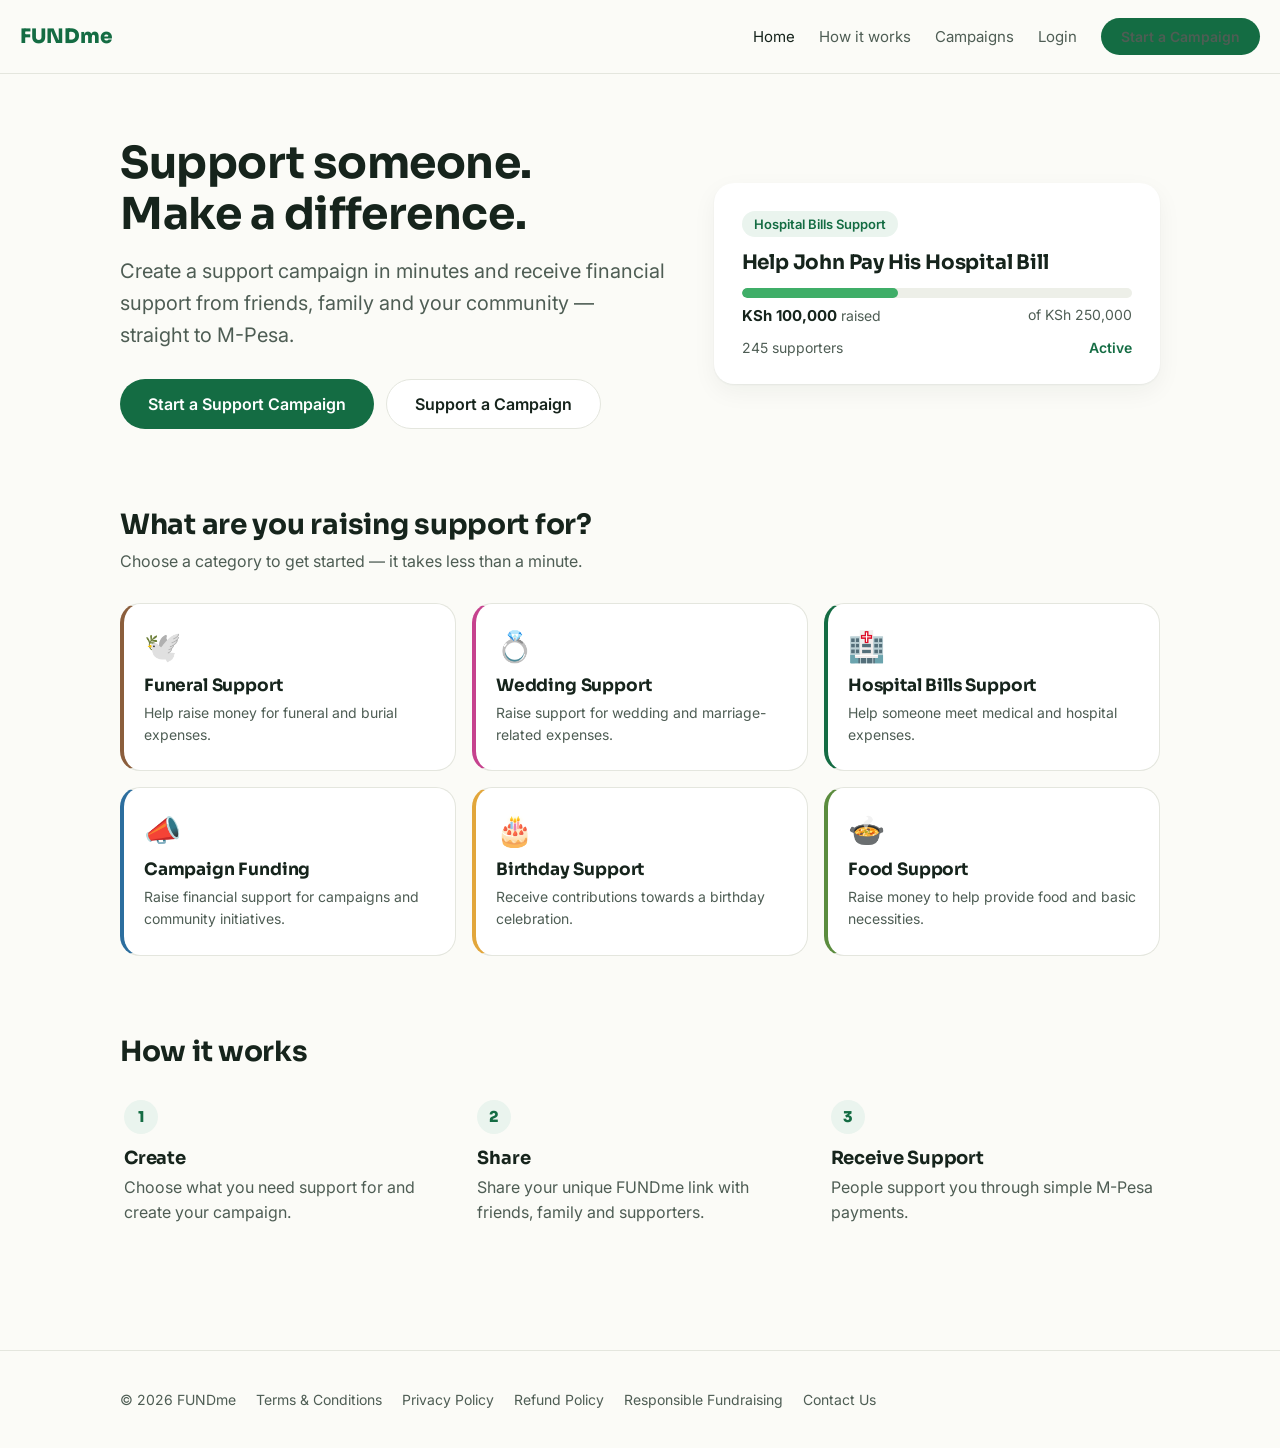
==== index.html @ a68e4700 "Add files via upload" ====
<!DOCTYPE html>
<html lang="en">
<head>
<meta charset="UTF-8">
<meta name="viewport" content="width=device-width, initial-scale=1.0">
<title>FUNDme — Support Someone. Make a Difference.</title>
<link rel="preconnect" href="https://fonts.googleapis.com">
<link href="https://fonts.googleapis.com/css2?family=Sora:wght@600;700;800&family=Inter:wght@400;500;600;700&display=swap" rel="stylesheet">
<link rel="stylesheet" href="css/style.css">
</head>
<body>

<nav class="nav">
  <div class="nav-logo">FUNDme</div>
  <div class="nav-links">
    <a href="index.html" class="active">Home</a>
    <a href="#how-it-works">How it works</a>
    <a href="search.html">Campaigns</a>
    <a href="login.html">Login</a>
    <a href="index.html#categories" class="btn btn-primary" style="padding:10px 20px;font-size:14px;">Start a Campaign</a>
  </div>
</nav>

<div class="container">
  <section class="hero">
    <div>
      <h1>Support someone.<br>Make a difference.</h1>
      <p class="tagline">Create a support campaign in minutes and receive financial support from friends, family and your community — straight to M-Pesa.</p>
      <div class="hero-ctas">
        <a href="#categories" class="btn btn-primary">Start a Support Campaign</a>
        <a href="search.html" class="btn btn-secondary">Support a Campaign</a>
      </div>
    </div>
    <div class="receipt-card">
      <span class="pill">Hospital Bills Support</span>
      <h3 style="font-size:20px;">Help John Pay His Hospital Bill</h3>
      <div class="progress-track"><div class="progress-fill" style="width:40%"></div></div>
      <div class="receipt-figures">
        <span><strong>KSh 100,000</strong> raised</span>
        <span>of KSh 250,000</span>
      </div>
      <div class="receipt-figures" style="margin-top:14px;">
        <span>245 supporters</span>
        <span style="color:var(--green);font-weight:600;">Active</span>
      </div>
    </div>
  </section>

  <section id="categories" style="padding: 40px 0;">
    <h2 class="section-title">What are you raising support for?</h2>
    <p class="section-sub">Choose a category to get started — it takes less than a minute.</p>
    <div class="category-grid">
      <div class="category-card" style="--cat-color:#8B5E3C" onclick="location.href='register.html?category=funeral'">
        <span class="icon">🕊️</span>
        <h3>Funeral Support</h3>
        <p>Help raise money for funeral and burial expenses.</p>
      </div>
      <div class="category-card" style="--cat-color:#C6428E" onclick="location.href='register.html?category=wedding'">
        <span class="icon">💍</span>
        <h3>Wedding Support</h3>
        <p>Raise support for wedding and marriage-related expenses.</p>
      </div>
      <div class="category-card" style="--cat-color:#146C43" onclick="location.href='register.html?category=hospital'">
        <span class="icon">🏥</span>
        <h3>Hospital Bills Support</h3>
        <p>Help someone meet medical and hospital expenses.</p>
      </div>
      <div class="category-card" style="--cat-color:#2C6E9E" onclick="location.href='register.html?category=campaign'">
        <span class="icon">📣</span>
        <h3>Campaign Funding</h3>
        <p>Raise financial support for campaigns and community initiatives.</p>
      </div>
      <div class="category-card" style="--cat-color:#E2A63B" onclick="location.href='register.html?category=birthday'">
        <span class="icon">🎂</span>
        <h3>Birthday Support</h3>
        <p>Receive contributions towards a birthday celebration.</p>
      </div>
      <div class="category-card" style="--cat-color:#5B8C3E" onclick="location.href='register.html?category=food'">
        <span class="icon">🍲</span>
        <h3>Food Support</h3>
        <p>Raise money to help provide food and basic necessities.</p>
      </div>
    </div>
  </section>

  <section id="how-it-works" style="padding: 40px 0 60px;">
    <h2 class="section-title">How it works</h2>
    <div class="steps">
      <div class="step-card">
        <div class="step-num">1</div>
        <h3 style="font-size:18px;margin-bottom:6px;">Create</h3>
        <p>Choose what you need support for and create your campaign.</p>
      </div>
      <div class="step-card">
        <div class="step-num">2</div>
        <h3 style="font-size:18px;margin-bottom:6px;">Share</h3>
        <p>Share your unique FUNDme link with friends, family and supporters.</p>
      </div>
      <div class="step-card">
        <div class="step-num">3</div>
        <h3 style="font-size:18px;margin-bottom:6px;">Receive Support</h3>
        <p>People support you through simple M-Pesa payments.</p>
      </div>
    </div>
  </section>
</div>

<footer class="footer">
  <div class="container footer-links">
    <span>© 2026 FUNDme</span>
    <a href="terms.html">Terms & Conditions</a>
    <a href="privacy.html">Privacy Policy</a>
    <a href="refund.html">Refund Policy</a>
    <a href="responsible-fundraising.html">Responsible Fundraising</a>
    <a href="contact.html">Contact Us</a>
  </div>
</footer>

</body>
</html>
---- css/style.css ----
/* FUNDme design tokens
   Color:
     --bg          #FBFBF7  soft warm paper background
     --surface     #FFFFFF  card surface
     --ink         #16241C  primary text (deep green-black, not pure black)
     --ink-soft    #4E5D54  secondary text
     --green       #146C43  brand primary (trust, growth)
     --green-deep  #0E5334  hover / pressed state
     --green-bright#3FAE68  progress fill, success accents
     --gold        #E2A63B  "support" item accent, used sparingly
     --line        #E4E6DE  hairline borders
   Type:
     Display/headings: 'Sora' - geometric, friendly, confident
     Body: 'Inter' - neutral, highly legible at small sizes on low-end phones
*/

:root {
  --bg: #FBFBF7;
  --surface: #FFFFFF;
  --ink: #16241C;
  --ink-soft: #4E5D54;
  --green: #146C43;
  --green-deep: #0E5334;
  --green-bright: #3FAE68;
  --gold: #E2A63B;
  --line: #E4E6DE;
  --radius-card: 20px;
  --radius-pill: 999px;
  --shadow-card: 0 1px 2px rgba(22, 36, 28, 0.06), 0 8px 24px rgba(22, 36, 28, 0.05);
}

* { box-sizing: border-box; }

html, body {
  margin: 0;
  padding: 0;
  background: var(--bg);
  color: var(--ink);
  font-family: 'Inter', -apple-system, BlinkMacSystemFont, sans-serif;
  -webkit-font-smoothing: antialiased;
}

h1, h2, h3, .display {
  font-family: 'Sora', 'Inter', sans-serif;
  font-weight: 700;
  line-height: 1.15;
  letter-spacing: -0.01em;
  margin: 0;
}

p { line-height: 1.6; color: var(--ink-soft); margin: 0; }

a { color: inherit; text-decoration: none; }

.container {
  max-width: 1080px;
  margin: 0 auto;
  padding: 0 20px;
}

/* Navigation */
.nav {
  display: flex;
  align-items: center;
  justify-content: space-between;
  padding: 18px 20px;
  border-bottom: 1px solid var(--line);
  background: var(--bg);
  position: sticky;
  top: 0;
  z-index: 20;
}
.nav-logo { font-family: 'Sora', sans-serif; font-weight: 800; font-size: 20px; color: var(--green); }
.nav-links { display: flex; gap: 24px; align-items: center; }
.nav-links a { font-size: 15px; color: var(--ink-soft); }
.nav-links a.active, .nav-links a:hover { color: var(--ink); }

/* Buttons */
.btn {
  display: inline-flex;
  align-items: center;
  justify-content: center;
  gap: 8px;
  border: none;
  cursor: pointer;
  font-family: 'Inter', sans-serif;
  font-weight: 600;
  font-size: 16px;
  border-radius: var(--radius-pill);
  padding: 14px 28px;
  transition: transform 0.15s ease, background 0.15s ease;
}
.btn:active { transform: scale(0.98); }
.btn-primary { background: var(--green); color: #fff; }
.btn-primary:hover { background: var(--green-deep); }
.btn-secondary { background: var(--surface); color: var(--ink); border: 1.5px solid var(--line); }
.btn-secondary:hover { border-color: var(--green); }
.btn-block { width: 100%; }
.btn-gold { background: var(--gold); color: var(--ink); }

/* Cards */
.card {
  background: var(--surface);
  border-radius: var(--radius-card);
  box-shadow: var(--shadow-card);
  padding: 24px;
}

/* Hero */
.hero {
  padding: 64px 0 40px;
  display: grid;
  grid-template-columns: 1.1fr 0.9fr;
  gap: 48px;
  align-items: center;
}
.hero h1 { font-size: 44px; }
.hero .tagline { font-size: 20px; color: var(--ink-soft); margin-top: 16px; max-width: 46ch; }
.hero-ctas { display: flex; gap: 12px; margin-top: 28px; flex-wrap: wrap; }

.receipt-card {
  background: var(--surface);
  border-radius: var(--radius-card);
  box-shadow: var(--shadow-card);
  padding: 28px;
  position: relative;
}
.receipt-card .pill {
  display: inline-block;
  background: #EAF4EE;
  color: var(--green);
  font-size: 13px;
  font-weight: 600;
  padding: 5px 12px;
  border-radius: var(--radius-pill);
  margin-bottom: 14px;
}
.progress-track {
  height: 10px;
  background: #EDEFE8;
  border-radius: var(--radius-pill);
  overflow: hidden;
  margin: 14px 0 8px;
}
.progress-fill { height: 100%; background: var(--green-bright); border-radius: var(--radius-pill); }
.receipt-figures { display: flex; justify-content: space-between; font-size: 14px; color: var(--ink-soft); }
.receipt-figures strong { color: var(--ink); font-size: 15px; }

/* Category grid */
.section-title { font-size: 28px; margin-bottom: 8px; }
.section-sub { margin-bottom: 28px; }
.category-grid {
  display: grid;
  grid-template-columns: repeat(3, 1fr);
  gap: 16px;
}
.category-card {
  background: var(--surface);
  border-radius: var(--radius-card);
  border: 1px solid var(--line);
  padding: 24px 20px;
  cursor: pointer;
  transition: border-color 0.15s ease, transform 0.15s ease;
  border-left: 4px solid var(--cat-color, var(--green));
}
.category-card:hover { border-color: var(--cat-color, var(--green)); transform: translateY(-2px); }
.category-card .icon { font-size: 30px; margin-bottom: 12px; display: block; }
.category-card h3 { font-size: 17px; margin-bottom: 6px; }
.category-card p { font-size: 14px; }

/* How it works */
.steps { display: grid; grid-template-columns: repeat(3, 1fr); gap: 20px; margin-top: 28px; }
.step-card { padding: 4px; }
.step-num {
  font-family: 'Sora', sans-serif;
  font-weight: 800;
  font-size: 15px;
  color: var(--green);
  background: #EAF4EE;
  width: 34px; height: 34px;
  border-radius: 50%;
  display: flex; align-items: center; justify-content: center;
  margin-bottom: 14px;
}

/* Forms */
.form-field { margin-bottom: 18px; }
.form-field label { display: block; font-size: 14px; font-weight: 600; margin-bottom: 6px; }
.form-field input, .form-field textarea, .form-field select {
  width: 100%;
  padding: 13px 16px;
  border-radius: 12px;
  border: 1.5px solid var(--line);
  font-size: 15px;
  font-family: 'Inter', sans-serif;
  background: var(--surface);
  color: var(--ink);
}
.form-field input:focus, .form-field textarea:focus, .form-field select:focus {
  outline: none;
  border-color: var(--green);
}
.form-card { max-width: 480px; margin: 40px auto; }
.form-note { text-align: center; margin-top: 18px; font-size: 14px; }
.form-note a { color: var(--green); font-weight: 600; }
.error-banner {
  background: #FDEDEC;
  color: #B3261E;
  padding: 12px 16px;
  border-radius: 12px;
  font-size: 14px;
  margin-bottom: 16px;
  display: none;
}

/* Support items */
.support-grid { display: grid; grid-template-columns: repeat(3, 1fr); gap: 12px; margin: 20px 0; }
.support-item {
  background: var(--surface);
  border: 1.5px solid var(--line);
  border-radius: 16px;
  padding: 16px 10px;
  text-align: center;
  cursor: pointer;
}
.support-item .emoji { font-size: 28px; display: block; margin-bottom: 6px; }
.support-item .price { font-size: 13px; color: var(--ink-soft); margin-top: 4px; }
.support-item .qty-controls { display: flex; align-items: center; justify-content: center; gap: 10px; margin-top: 10px; }
.qty-btn {
  width: 28px; height: 28px; border-radius: 50%; border: 1px solid var(--line);
  background: var(--bg); cursor: pointer; font-size: 16px; line-height: 1;
}

.checkout-total {
  display: flex; justify-content: space-between; align-items: center;
  padding: 16px 0; border-top: 1px solid var(--line); margin-top: 12px;
}

/* Dashboard stats */
.stat-grid { display: grid; grid-template-columns: repeat(4, 1fr); gap: 16px; margin: 24px 0; }
.stat-card { padding: 20px; }
.stat-card .label { font-size: 13px; color: var(--ink-soft); margin-bottom: 6px; }
.stat-card .value { font-family: 'Sora', sans-serif; font-size: 24px; font-weight: 700; }

table.data-table { width: 100%; border-collapse: collapse; }
table.data-table th, table.data-table td {
  text-align: left; padding: 12px 10px; font-size: 14px; border-bottom: 1px solid var(--line);
}
table.data-table th { color: var(--ink-soft); font-weight: 600; }
.badge { padding: 4px 10px; border-radius: var(--radius-pill); font-size: 12px; font-weight: 600; }
.badge-success { background: #EAF4EE; color: var(--green); }
.badge-pending { background: #FDF3E3; color: #A16207; }
.badge-failed { background: #FDEDEC; color: #B3261E; }

.footer { border-top: 1px solid var(--line); padding: 40px 0; margin-top: 60px; }
.footer-links { display: flex; gap: 20px; flex-wrap: wrap; font-size: 14px; color: var(--ink-soft); }

/* Mobile */
@media (max-width: 760px) {
  .hero { grid-template-columns: 1fr; padding-top: 32px; }
  .hero h1 { font-size: 32px; }
  .category-grid { grid-template-columns: repeat(2, 1fr); }
  .steps { grid-template-columns: 1fr; }
  .support-grid { grid-template-columns: repeat(2, 1fr); }
  .stat-grid { grid-template-columns: repeat(2, 1fr); }
  table.data-table thead { display: none; }
  table.data-table, table.data-table tbody, table.data-table tr, table.data-table td { display: block; width: 100%; }
  table.data-table tr { border-bottom: 1px solid var(--line); padding: 10px 0; }
  table.data-table td { border: none; padding: 4px 0; display: flex; justify-content: space-between; }
  table.data-table td::before { content: attr(data-label); font-weight: 600; color: var(--ink-soft); }
}
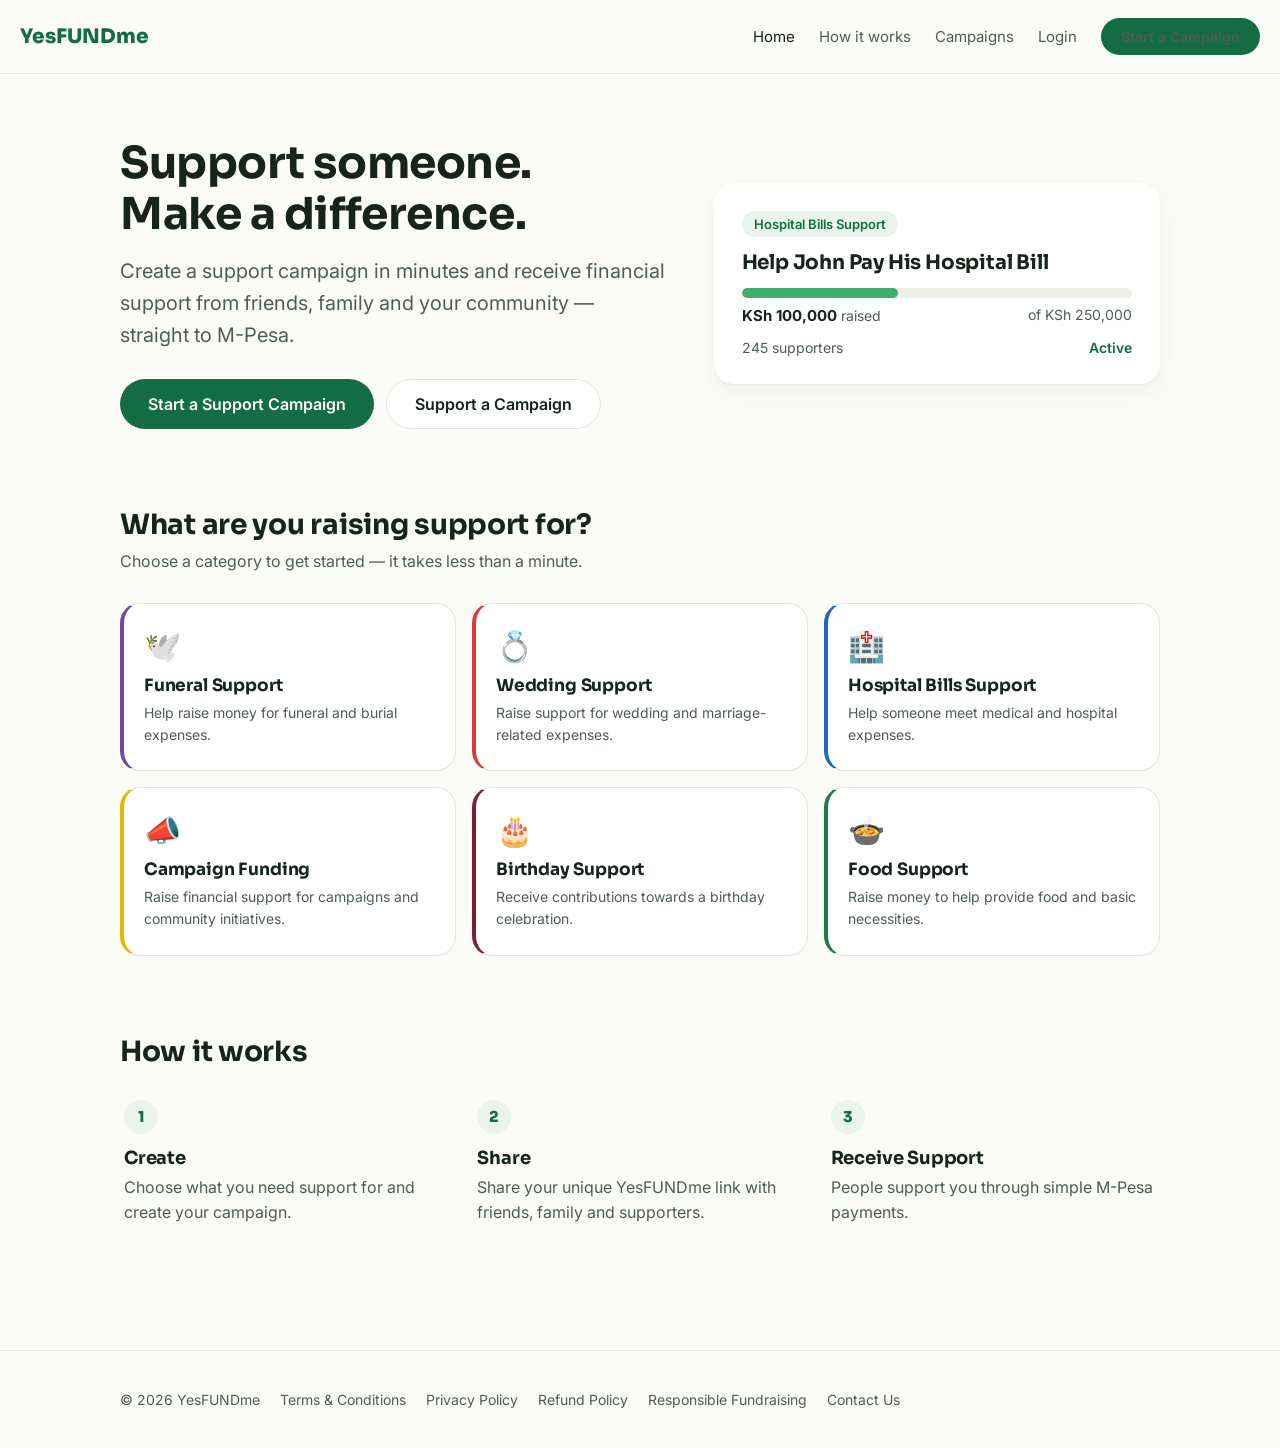
==== commit c2eebaa4: "Add files via upload" ====
--- a/index.html
+++ b/index.html
@@ -3,7 +3,7 @@
 <head>
 <meta charset="UTF-8">
 <meta name="viewport" content="width=device-width, initial-scale=1.0">
-<title>FUNDme — Support Someone. Make a Difference.</title>
+<title>YesFUNDme — Support Someone. Make a Difference.</title>
 <link rel="preconnect" href="https://fonts.googleapis.com">
 <link href="https://fonts.googleapis.com/css2?family=Sora:wght@600;700;800&family=Inter:wght@400;500;600;700&display=swap" rel="stylesheet">
 <link rel="stylesheet" href="css/style.css">
@@ -11,7 +11,7 @@
 <body>
 
 <nav class="nav">
-  <div class="nav-logo">FUNDme</div>
+  <div class="nav-logo"><span class="brand-yes">Yes</span><span class="brand-fund">FUNDme</span></div>
   <div class="nav-links">
     <a href="index.html" class="active">Home</a>
     <a href="#how-it-works">How it works</a>
@@ -50,32 +50,32 @@
     <h2 class="section-title">What are you raising support for?</h2>
     <p class="section-sub">Choose a category to get started — it takes less than a minute.</p>
     <div class="category-grid">
-      <div class="category-card" style="--cat-color:#8B5E3C" onclick="location.href='register.html?category=funeral'">
+      <div class="category-card" style="--cat-color:#6D4AA6" onclick="location.href='register.html?category=funeral'">
         <span class="icon">🕊️</span>
         <h3>Funeral Support</h3>
         <p>Help raise money for funeral and burial expenses.</p>
       </div>
-      <div class="category-card" style="--cat-color:#C6428E" onclick="location.href='register.html?category=wedding'">
+      <div class="category-card" style="--cat-color:#D93B3B" onclick="location.href='register.html?category=wedding'">
         <span class="icon">💍</span>
         <h3>Wedding Support</h3>
         <p>Raise support for wedding and marriage-related expenses.</p>
       </div>
-      <div class="category-card" style="--cat-color:#146C43" onclick="location.href='register.html?category=hospital'">
+      <div class="category-card" style="--cat-color:#2563C4" onclick="location.href='register.html?category=hospital'">
         <span class="icon">🏥</span>
         <h3>Hospital Bills Support</h3>
         <p>Help someone meet medical and hospital expenses.</p>
       </div>
-      <div class="category-card" style="--cat-color:#2C6E9E" onclick="location.href='register.html?category=campaign'">
+      <div class="category-card" style="--cat-color:#E8B400;--cat-text:#1F2937" onclick="location.href='register.html?category=campaign'">
         <span class="icon">📣</span>
         <h3>Campaign Funding</h3>
         <p>Raise financial support for campaigns and community initiatives.</p>
       </div>
-      <div class="category-card" style="--cat-color:#E2A63B" onclick="location.href='register.html?category=birthday'">
+      <div class="category-card" style="--cat-color:#7A1F3D" onclick="location.href='register.html?category=birthday'">
         <span class="icon">🎂</span>
         <h3>Birthday Support</h3>
         <p>Receive contributions towards a birthday celebration.</p>
       </div>
-      <div class="category-card" style="--cat-color:#5B8C3E" onclick="location.href='register.html?category=food'">
+      <div class="category-card" style="--cat-color:#1E7A46" onclick="location.href='register.html?category=food'">
         <span class="icon">🍲</span>
         <h3>Food Support</h3>
         <p>Raise money to help provide food and basic necessities.</p>
@@ -94,7 +94,7 @@
       <div class="step-card">
         <div class="step-num">2</div>
         <h3 style="font-size:18px;margin-bottom:6px;">Share</h3>
-        <p>Share your unique FUNDme link with friends, family and supporters.</p>
+        <p>Share your unique YesFUNDme link with friends, family and supporters.</p>
       </div>
       <div class="step-card">
         <div class="step-num">3</div>
@@ -107,7 +107,7 @@
 
 <footer class="footer">
   <div class="container footer-links">
-    <span>© 2026 FUNDme</span>
+    <span>© 2026 YesFUNDme</span>
     <a href="terms.html">Terms & Conditions</a>
     <a href="privacy.html">Privacy Policy</a>
     <a href="refund.html">Refund Policy</a>
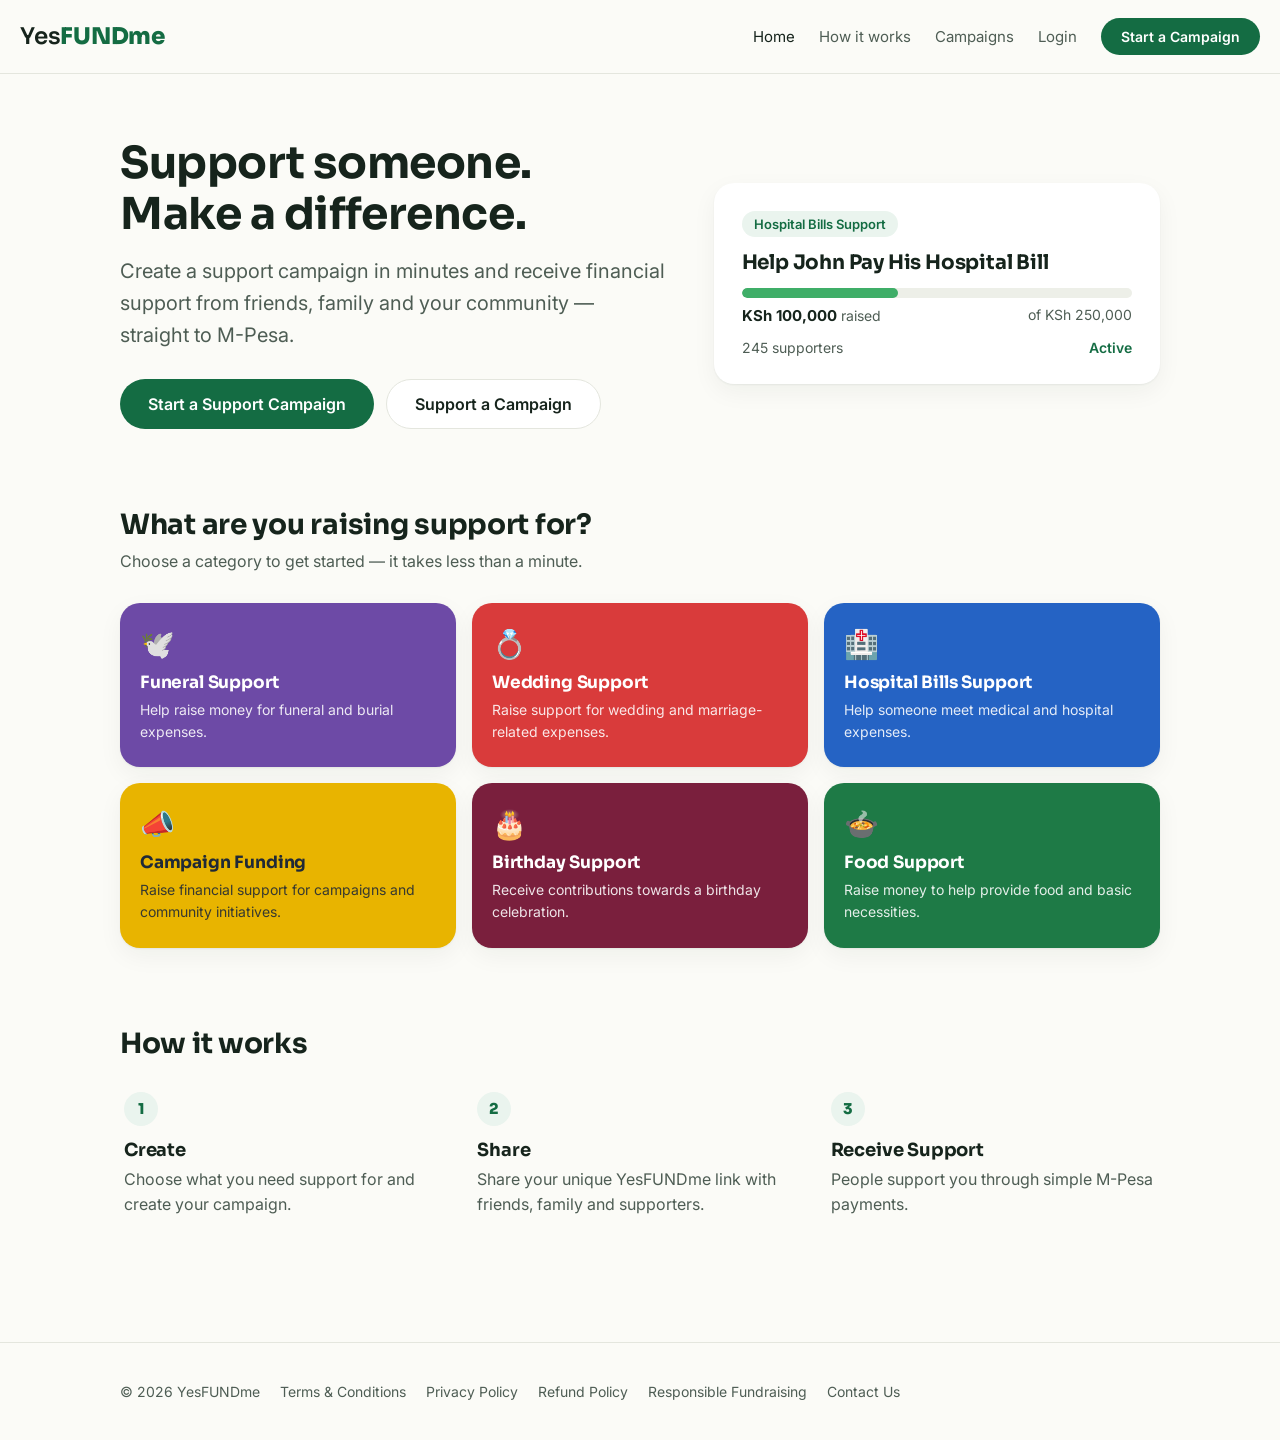
==== commit 589c8c27: "Add files via upload" ====
--- a/index.html
+++ b/index.html
@@ -12,6 +12,7 @@
 
 <nav class="nav">
   <div class="nav-logo"><span class="brand-yes">Yes</span><span class="brand-fund">FUNDme</span></div>
+  <button class="nav-toggle" onclick="toggleNav()" aria-label="Menu"><svg width="26" height="26" viewBox="0 0 24 24" fill="none" stroke="currentColor" stroke-width="2" stroke-linecap="round"><line x1="3" y1="6" x2="21" y2="6"></line><line x1="3" y1="12" x2="21" y2="12"></line><line x1="3" y1="18" x2="21" y2="18"></line></svg></button>
   <div class="nav-links">
     <a href="index.html" class="active">Home</a>
     <a href="#how-it-works">How it works</a>
@@ -116,5 +117,15 @@
   </div>
 </footer>
 
+<script>
+function toggleNav() {
+  document.querySelector('.nav-links').classList.toggle('open');
+}
+document.querySelectorAll('.nav-links a').forEach(function(a) {
+  a.addEventListener('click', function() {
+    document.querySelector('.nav-links').classList.remove('open');
+  });
+});
+</script>
 </body>
 </html>
--- a/css/style.css
+++ b/css/style.css
@@ -70,10 +70,33 @@
   top: 0;
   z-index: 20;
 }
-.nav-logo { font-family: 'Sora', sans-serif; font-weight: 800; font-size: 20px; color: var(--green); }
+.nav-logo {
+  font-family: 'Sora', sans-serif;
+  font-weight: 800;
+  font-size: 23px;
+  letter-spacing: -0.01em;
+}
+.nav-logo .brand-yes { color: var(--ink); font-weight: 600; }
+.nav-logo .brand-fund { color: var(--green); font-weight: 800; }
 .nav-links { display: flex; gap: 24px; align-items: center; }
 .nav-links a { font-size: 15px; color: var(--ink-soft); }
 .nav-links a.active, .nav-links a:hover { color: var(--ink); }
+/* Buttons living inside .nav-links must keep their own text color -
+   .nav-links a above is more specific than a bare .btn-primary/.btn-secondary,
+   so it was silently overriding button text (e.g. white-on-green becoming
+   green-on-green). These restore the button's own color at equal specificity. */
+.nav-links a.btn-primary { color: #fff; }
+.nav-links a.btn-secondary { color: var(--ink); }
+
+.nav-toggle {
+  display: none;
+  background: none;
+  border: none;
+  cursor: pointer;
+  padding: 4px;
+  color: var(--ink);
+}
+.nav-toggle svg { display: block; }
 
 /* Buttons */
 .btn {
@@ -155,18 +178,18 @@
   gap: 16px;
 }
 .category-card {
-  background: var(--surface);
+  background: var(--cat-color, var(--green));
+  color: var(--cat-text, #fff);
   border-radius: var(--radius-card);
-  border: 1px solid var(--line);
   padding: 24px 20px;
   cursor: pointer;
-  transition: border-color 0.15s ease, transform 0.15s ease;
-  border-left: 4px solid var(--cat-color, var(--green));
-}
-.category-card:hover { border-color: var(--cat-color, var(--green)); transform: translateY(-2px); }
-.category-card .icon { font-size: 30px; margin-bottom: 12px; display: block; }
-.category-card h3 { font-size: 17px; margin-bottom: 6px; }
-.category-card p { font-size: 14px; }
+  transition: transform 0.15s ease, box-shadow 0.15s ease;
+  box-shadow: var(--shadow-card);
+}
+.category-card:hover { transform: translateY(-3px); box-shadow: 0 4px 8px rgba(22,36,28,0.08), 0 14px 28px rgba(22,36,28,0.08); }
+.category-card .icon { font-size: 28px; margin-bottom: 12px; display: block; }
+.category-card h3 { font-size: 17px; margin-bottom: 6px; color: var(--cat-text, #fff); }
+.category-card p { font-size: 14px; color: var(--cat-text, #fff); opacity: 0.88; }
 
 /* How it works */
 .steps { display: grid; grid-template-columns: repeat(3, 1fr); gap: 20px; margin-top: 28px; }
@@ -268,4 +291,28 @@
   table.data-table tr { border-bottom: 1px solid var(--line); padding: 10px 0; }
   table.data-table td { border: none; padding: 4px 0; display: flex; justify-content: space-between; }
   table.data-table td::before { content: attr(data-label); font-weight: 600; color: var(--ink-soft); }
-}
+
+  .nav-toggle { display: block; }
+  .nav-links {
+    display: none;
+    position: fixed;
+    top: 61px;
+    left: 0;
+    right: 0;
+    bottom: 0;
+    background: var(--bg);
+    flex-direction: column;
+    align-items: stretch;
+    gap: 0;
+    padding: 8px 20px 24px;
+    z-index: 30;
+    overflow-y: auto;
+  }
+  .nav-links.open { display: flex; }
+  .nav-links a {
+    padding: 16px 4px;
+    border-bottom: 1px solid var(--line);
+    font-size: 17px;
+  }
+  .nav-links a.btn { margin-top: 16px; border-bottom: none; }
+}
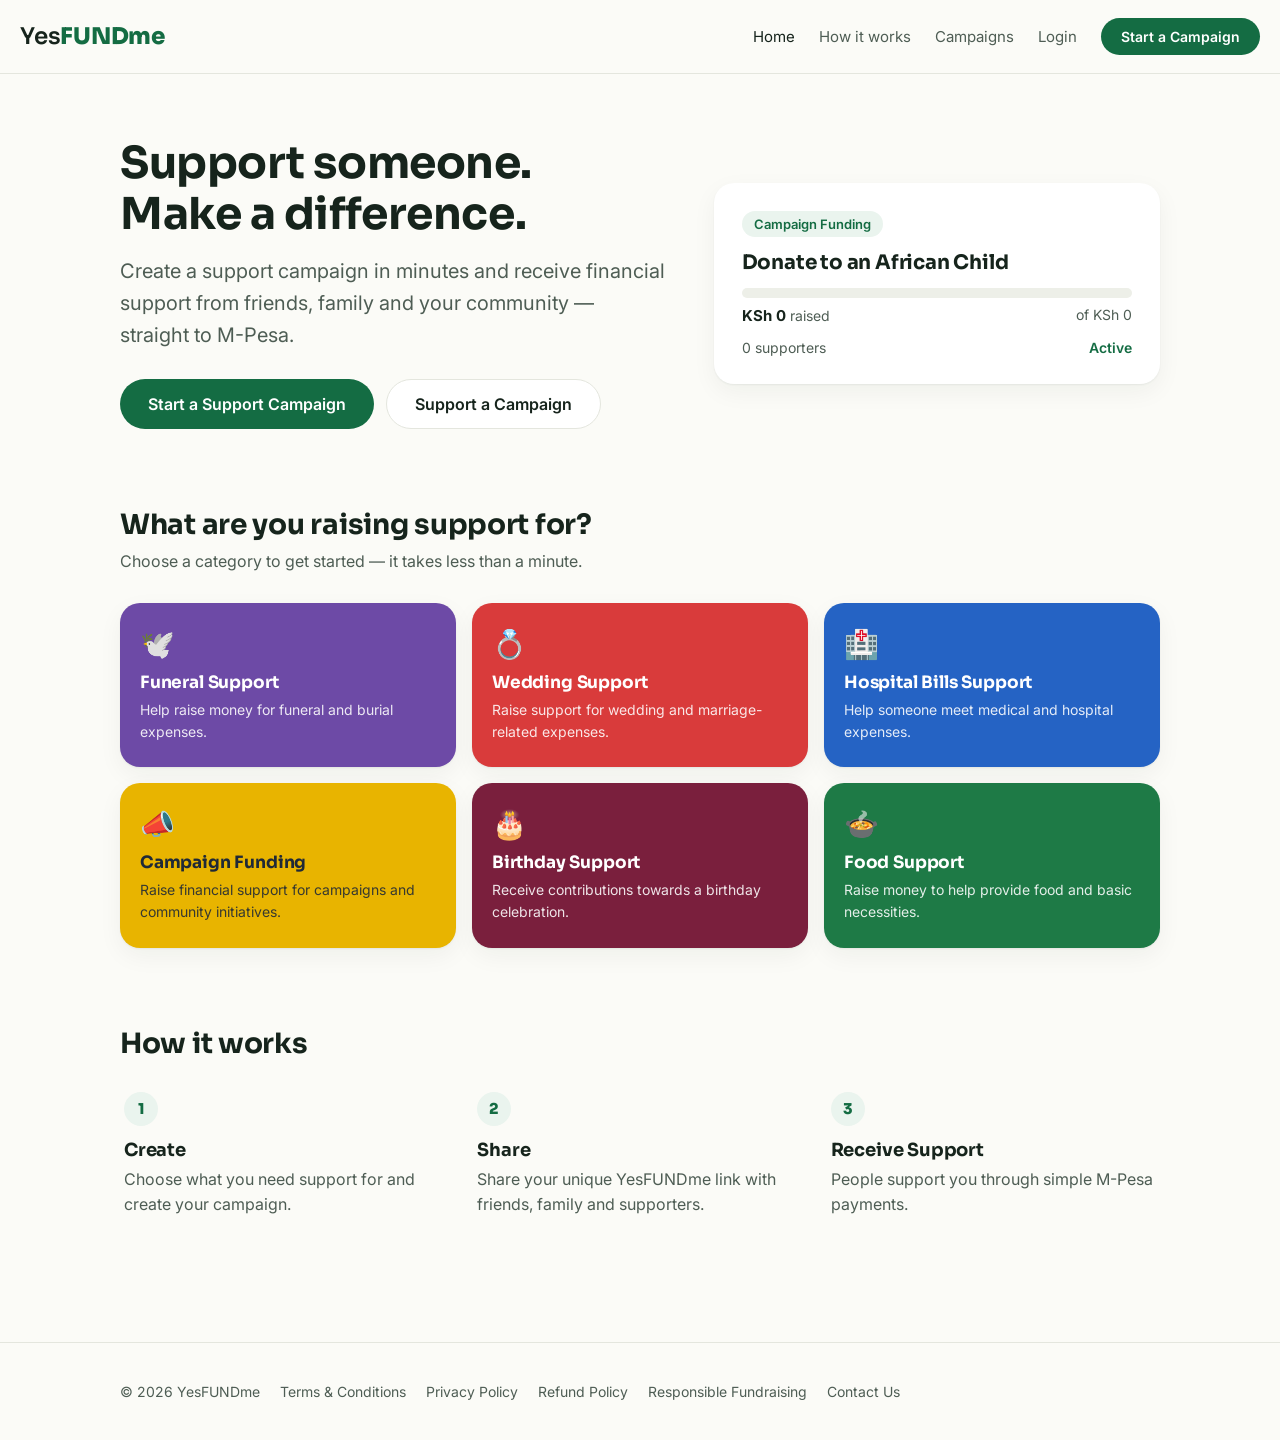
==== commit a8b865bf: "Add files via upload" ====
--- a/index.html
+++ b/index.html
@@ -17,7 +17,7 @@
     <a href="index.html" class="active">Home</a>
     <a href="#how-it-works">How it works</a>
     <a href="search.html">Campaigns</a>
-    <a href="login.html">Login</a>
+    <a href="login.html" id="navLoginLink">Login</a>
     <a href="index.html#categories" class="btn btn-primary" style="padding:10px 20px;font-size:14px;">Start a Campaign</a>
   </div>
 </nav>
@@ -32,19 +32,19 @@
         <a href="search.html" class="btn btn-secondary">Support a Campaign</a>
       </div>
     </div>
-    <div class="receipt-card">
-      <span class="pill">Hospital Bills Support</span>
-      <h3 style="font-size:20px;">Help John Pay His Hospital Bill</h3>
-      <div class="progress-track"><div class="progress-fill" style="width:40%"></div></div>
+    <a href="campaign.html?slug=donate-to-african-child" class="receipt-card" id="heroCard" style="display:block;text-decoration:none;color:inherit;cursor:pointer;">
+      <span class="pill" id="heroCategory">Campaign Funding</span>
+      <h3 style="font-size:20px;" id="heroTitle">Donate to an African Child</h3>
+      <div class="progress-track"><div class="progress-fill" id="heroProgress" style="width:0%"></div></div>
       <div class="receipt-figures">
-        <span><strong>KSh 100,000</strong> raised</span>
-        <span>of KSh 250,000</span>
+        <span><strong id="heroRaised">KSh 0</strong> raised</span>
+        <span id="heroTarget">of KSh 0</span>
       </div>
       <div class="receipt-figures" style="margin-top:14px;">
-        <span>245 supporters</span>
-        <span style="color:var(--green);font-weight:600;">Active</span>
+        <span id="heroSupporters">0 supporters</span>
+        <span style="color:var(--green);font-weight:600;" id="heroStatus">Active</span>
       </div>
-    </div>
+    </a>
   </section>
 
   <section id="categories" style="padding: 40px 0;">
@@ -126,6 +126,41 @@
     document.querySelector('.nav-links').classList.remove('open');
   });
 });
+
+// If the visitor is logged in, "Login" becomes "Dashboard".
+if (localStorage.getItem('fundme_token')) {
+  const loginLink = document.getElementById('navLoginLink');
+  loginLink.textContent = 'Dashboard';
+  loginLink.href = 'dashboard.html';
+}
+
+// Pull live numbers into the hero card so it reflects the real campaign
+// instead of showing static example figures.
+const categoryLabels = {
+  funeral: 'Funeral Support', wedding: 'Wedding Support', hospital: 'Hospital Bills Support',
+  campaign: 'Campaign Funding', birthday: 'Birthday Support', food: 'Food Support'
+};
+
+(async function loadHeroCampaign() {
+  try {
+    const res = await fetch(`${window.FUNDME_API_BASE || 'https://yesfundme.onrender.com/api'}/campaigns/donate-to-african-child`);
+    if (!res.ok) return; // leave the card's default placeholder text in place
+    const data = await res.json();
+    const c = data.campaign;
+    const pct = c.target_amount > 0 ? Math.min(100, Math.round((c.amount_collected / c.target_amount) * 100)) : 0;
+    const fmt = (n) => 'KSh ' + Number(n || 0).toLocaleString('en-KE', { maximumFractionDigits: 0 });
+
+    document.getElementById('heroCategory').textContent = categoryLabels[c.category] || c.category;
+    document.getElementById('heroTitle').textContent = c.title;
+    document.getElementById('heroProgress').style.width = pct + '%';
+    document.getElementById('heroRaised').textContent = fmt(c.amount_collected);
+    document.getElementById('heroTarget').textContent = 'of ' + fmt(c.target_amount);
+    document.getElementById('heroSupporters').textContent = `${data.supporters_count} supporters`;
+    document.getElementById('heroStatus').textContent = c.status.charAt(0).toUpperCase() + c.status.slice(1);
+  } catch (e) {
+    // Silently keep whatever's already in the markup if the fetch fails.
+  }
+})();
 </script>
 </body>
 </html>
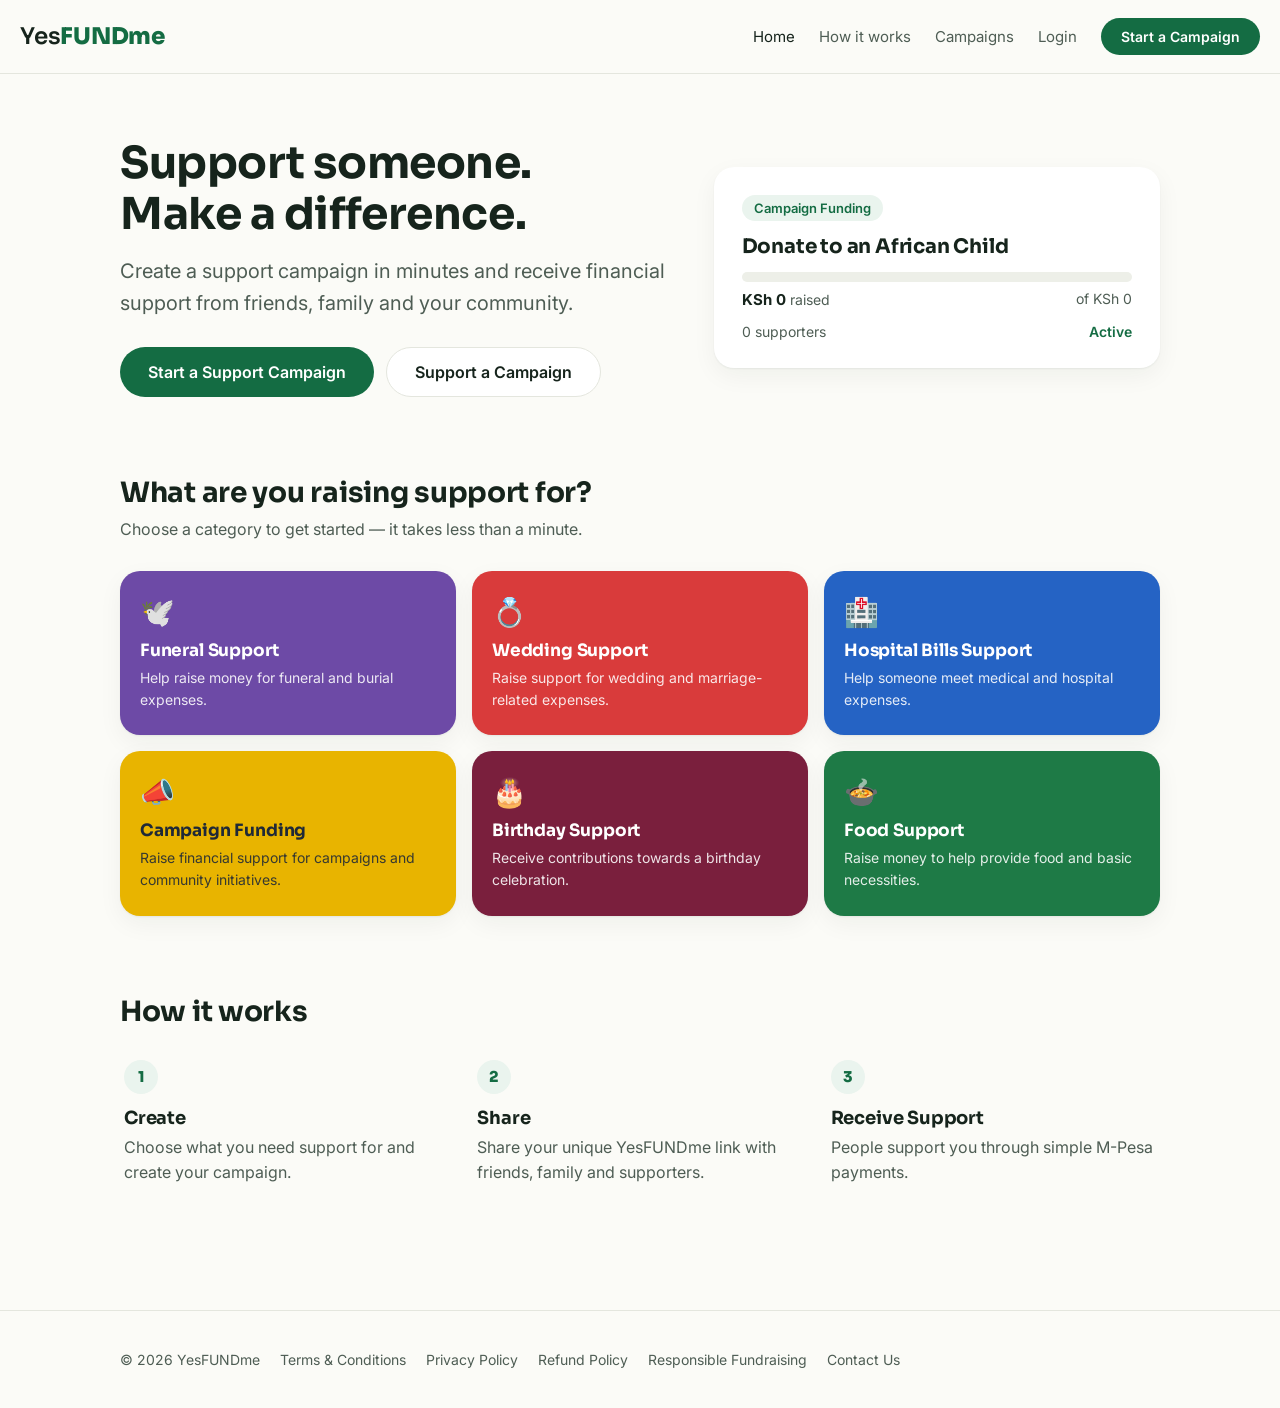
==== commit 69c98e8e: "Update index.html" ====
--- a/index.html
+++ b/index.html
@@ -26,7 +26,7 @@
   <section class="hero">
     <div>
       <h1>Support someone.<br>Make a difference.</h1>
-      <p class="tagline">Create a support campaign in minutes and receive financial support from friends, family and your community — straight to M-Pesa.</p>
+      <p class="tagline">Create a support campaign in minutes and receive financial support from friends, family and your community.</p>
       <div class="hero-ctas">
         <a href="#categories" class="btn btn-primary">Start a Support Campaign</a>
         <a href="search.html" class="btn btn-secondary">Support a Campaign</a>
@@ -148,7 +148,20 @@
     const data = await res.json();
     const c = data.campaign;
     const pct = c.target_amount > 0 ? Math.min(100, Math.round((c.amount_collected / c.target_amount) * 100)) : 0;
-    const fmt = (n) => 'KSh ' + Number(n || 0).toLocaleString('en-KE', { maximumFractionDigits: 0 });
+
+    // This campaign is set to display_currency: 'usd', so it always shows in
+    // USD here regardless of visitor location - same rule the campaign page
+    // itself follows. The actual amounts stay in KES underneath either way;
+    // this is purely how the number is presented.
+    let fmt = (n) => 'KSh ' + Number(n || 0).toLocaleString('en-KE', { maximumFractionDigits: 0 });
+    if (c.display_currency === 'usd') {
+      try {
+        const rateRes = await fetch('https://open.er-api.com/v6/latest/KES');
+        const rateData = await rateRes.json();
+        const rate = rateData.rates && rateData.rates.USD;
+        if (rate) fmt = (n) => '$' + (Number(n || 0) * rate).toFixed(2);
+      } catch (e) { /* fall back to the KSh formatter above if the rate fetch fails */ }
+    }
 
     document.getElementById('heroCategory').textContent = categoryLabels[c.category] || c.category;
     document.getElementById('heroTitle').textContent = c.title;
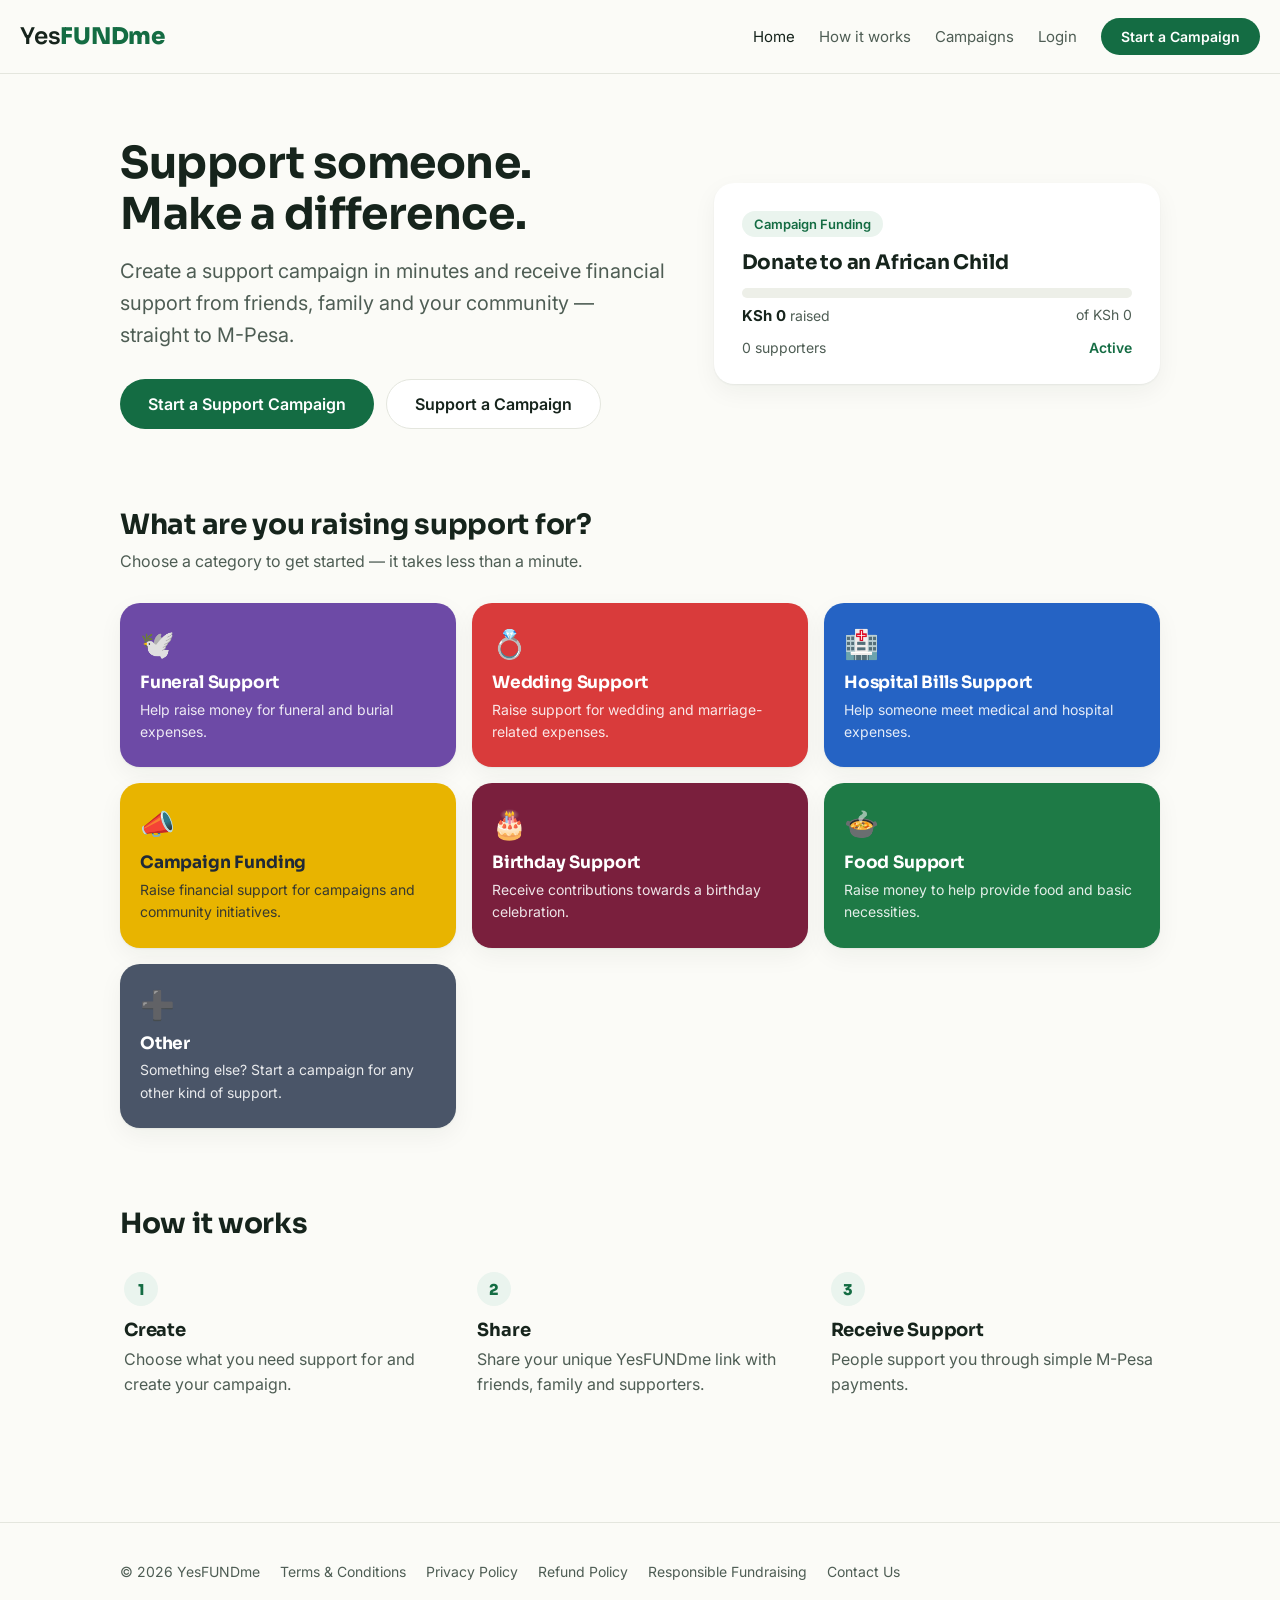
==== commit e3079070: "Add files via upload" ====
--- a/index.html
+++ b/index.html
@@ -26,7 +26,7 @@
   <section class="hero">
     <div>
       <h1>Support someone.<br>Make a difference.</h1>
-      <p class="tagline">Create a support campaign in minutes and receive financial support from friends, family and your community.</p>
+      <p class="tagline">Create a support campaign in minutes and receive financial support from friends, family and your community — straight to M-Pesa.</p>
       <div class="hero-ctas">
         <a href="#categories" class="btn btn-primary">Start a Support Campaign</a>
         <a href="search.html" class="btn btn-secondary">Support a Campaign</a>
@@ -80,6 +80,11 @@
         <span class="icon">🍲</span>
         <h3>Food Support</h3>
         <p>Raise money to help provide food and basic necessities.</p>
+      </div>
+      <div class="category-card" style="--cat-color:#4A5568" onclick="location.href='register.html?category=other'">
+        <span class="icon">➕</span>
+        <h3>Other</h3>
+        <p>Something else? Start a campaign for any other kind of support.</p>
       </div>
     </div>
   </section>
@@ -138,7 +143,7 @@
 // instead of showing static example figures.
 const categoryLabels = {
   funeral: 'Funeral Support', wedding: 'Wedding Support', hospital: 'Hospital Bills Support',
-  campaign: 'Campaign Funding', birthday: 'Birthday Support', food: 'Food Support'
+  campaign: 'Campaign Funding', birthday: 'Birthday Support', food: 'Food Support', other: 'Other'
 };
 
 (async function loadHeroCampaign() {
